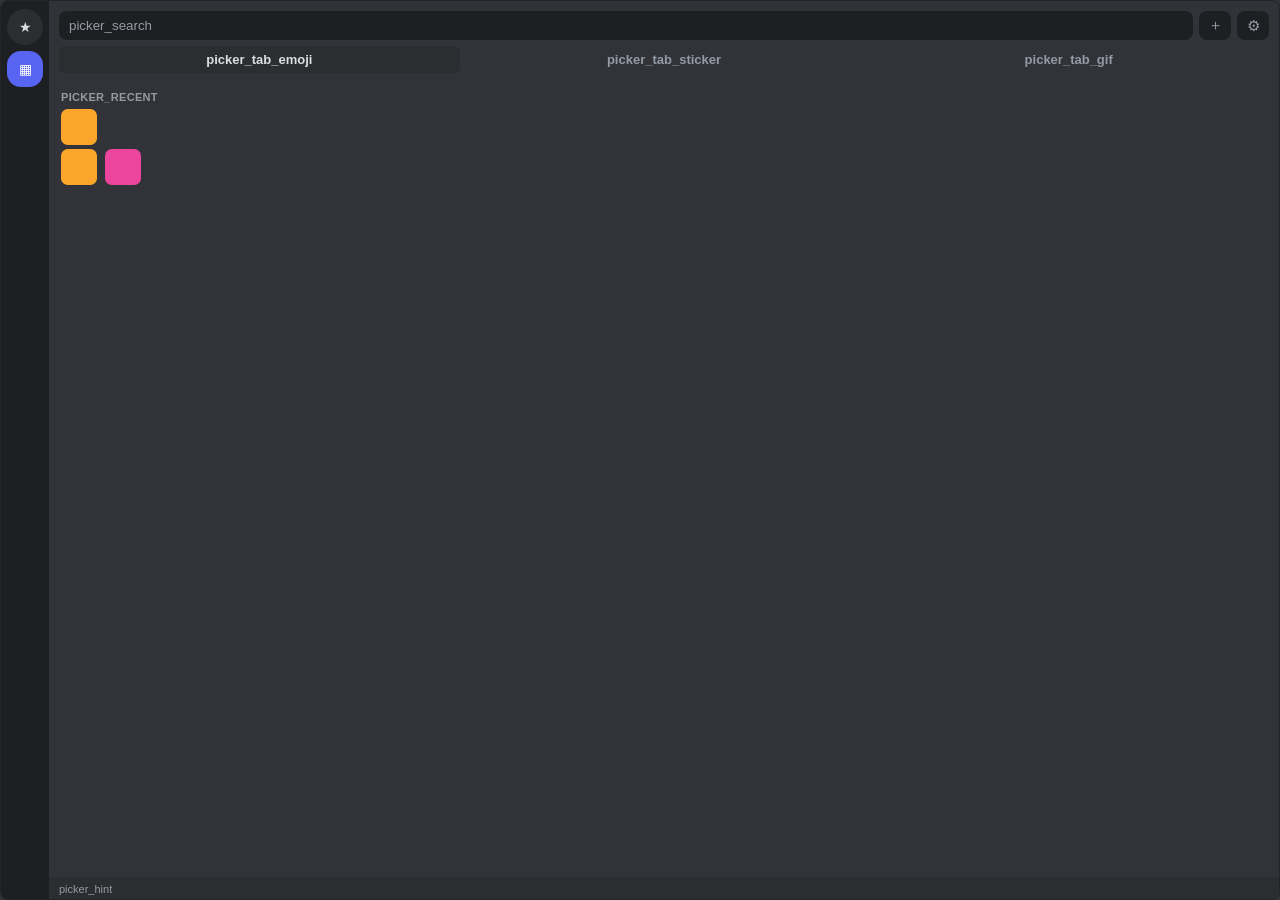
==== notro_app/picker/ui/index.html @ db0e0fd9 "feat: favorites/collections left rail + open library folder (UI, i18n, tray)" ====
<!doctype html>
<html>
<head>
<meta charset="utf-8">
<title>Notro Picker</title>
<link rel="stylesheet" href="app.css">
</head>
<body>
<div id="app">
  <nav id="rail"></nav>
  <div id="main">
    <header>
      <input id="search" type="text" autocomplete="off" spellcheck="false">
      <button id="btn-add" class="iconbtn" title="+">＋</button>
      <button id="btn-settings" class="iconbtn" title="settings">⚙</button>
    </header>
    <nav id="tabs">
      <button class="tab active" data-tab="emoji"></button>
      <button class="tab" data-tab="sticker"></button>
      <button class="tab" data-tab="gif"></button>
    </nav>
    <main id="content"></main>
    <footer id="hint"></footer>
  </div>
</div>

<div id="ctx" class="hidden"></div>

<div id="modal-add" class="modal hidden">
  <div class="modal-box">
    <h3 id="add-title"></h3>
    <input id="add-url" type="text" spellcheck="false">
    <input id="add-name" type="text" spellcheck="false">
    <input id="add-kw" type="text" spellcheck="false">
    <p id="add-note" class="note"></p>
    <p id="add-error" class="error hidden"></p>
    <div class="row">
      <button id="add-submit" class="primary"></button>
      <button id="add-cancel"></button>
    </div>
  </div>
</div>

<div id="modal-settings" class="modal hidden">
  <div class="modal-box">
    <h3 id="st-title"></h3>
    <div id="st-folders"></div>
    <button id="st-openlib" class="wide"></button>
    <div class="row">
      <button id="st-addfolder" class="primary"></button>
      <button id="st-close"></button>
    </div>
  </div>
</div>

<div id="dropzone" class="hidden"></div>
<script src="app.js"></script>
</body>
</html>
---- notro_app/picker/ui/app.css ----
/* 디스코드 다크테마 재현 — 자체 CSS (디스코드 자산 미사용) */
:root {
  --bg: #313338; --panel: #2b2d31; --input: #1e1f22;
  --text: #dbdee1; --muted: #949ba4; --accent: #5865f2;
  --hover: #35373c; --danger: #da373c; --radius: 8px;
}
* { box-sizing: border-box; margin: 0; padding: 0; }
html, body { height: 100%; overflow: hidden; }
body {
  background: var(--bg); color: var(--text);
  font-family: "Segoe UI", "Malgun Gothic", "Noto Sans KR", sans-serif;
  font-size: 14px; user-select: none;
  border: 1px solid #232428; border-radius: 8px;
}
#app { display: flex; height: 100vh; }
#rail {
  width: 48px; flex: 0 0 48px; background: var(--input);
  display: flex; flex-direction: column; align-items: center;
  gap: 6px; padding: 8px 0; overflow-y: auto;
}
#rail button {
  width: 36px; height: 36px; flex: 0 0 36px; border-radius: 50%; border: 0;
  background: var(--panel); color: var(--text); cursor: pointer;
  font-size: 14px; display: flex; align-items: center; justify-content: center;
}
#rail button:hover { background: var(--hover); }
#rail button.active { background: var(--accent); color: #fff; border-radius: 14px; }
#main { flex: 1; min-width: 0; display: flex; flex-direction: column; }

header { display: flex; gap: 6px; padding: 10px 10px 6px; }
#search {
  flex: 1; background: var(--input); border: none; outline: none;
  color: var(--text); padding: 7px 10px; border-radius: var(--radius);
  min-width: 0;
}
#search::placeholder { color: var(--muted); }
.iconbtn {
  width: 32px; background: var(--input); border: none; color: var(--muted);
  border-radius: var(--radius); cursor: pointer; font-size: 15px;
  flex: 0 0 32px;
}
.iconbtn:hover { color: var(--text); background: var(--hover); }

#tabs { display: flex; gap: 4px; padding: 0 10px 6px; }
.tab {
  flex: 1; padding: 6px 0; border: none; cursor: pointer;
  background: transparent; color: var(--muted);
  border-radius: 6px; font-weight: 600; font-family: inherit; font-size: 13px;
}
.tab:hover { background: var(--hover); color: var(--text); }
.tab.active { background: var(--panel); color: var(--text); }

#content { flex: 1; overflow-y: auto; padding: 4px 10px 8px; }
#content h4 {
  color: var(--muted); font-size: 11px; text-transform: uppercase;
  letter-spacing: .3px; margin: 8px 2px 4px;
}
.grid { display: grid; gap: 4px; }
.grid.emoji { grid-template-columns: repeat(auto-fill, 40px); }
.grid.sticker, .grid.gif { grid-template-columns: repeat(auto-fill, 92px); }
.cell {
  border: none; background: transparent; padding: 2px; cursor: pointer;
  border-radius: 6px; position: relative;
}
.grid.emoji .cell { width: 40px; height: 40px; }
.grid.sticker .cell, .grid.gif .cell { width: 92px; height: 92px; }
.cell img {
  width: 100%; height: 100%; object-fit: contain; pointer-events: none;
  content-visibility: auto;
}
.cell:hover { background: var(--hover); transform: scale(1.08); }
/* APNG→GIF 변환 실패 폴백 항목 경고 배지 (스펙 §7) */
.warn-badge {
  position: absolute; top: -2px; right: -2px; z-index: 2;
  min-width: 15px; height: 15px; padding: 0 3px;
  display: flex; align-items: center; justify-content: center;
  background: var(--danger); color: #fff;
  font-size: 10px; font-weight: 700; line-height: 1;
  border-radius: 8px; pointer-events: none;
  box-shadow: 0 0 0 2px var(--bg);
}
.fav-badge {
  position: absolute; top: -2px; left: -2px; z-index: 2;
  font-size: 11px; color: #f0b232; line-height: 1; pointer-events: none;
  text-shadow: 0 0 2px #000;
}
.empty { color: var(--muted); text-align: center; padding: 24px 8px; }

footer {
  padding: 6px 10px; background: var(--panel); color: var(--muted);
  font-size: 11px; border-radius: 0 0 8px 8px; white-space: nowrap;
  overflow: hidden; text-overflow: ellipsis;
}

::-webkit-scrollbar { width: 8px; }
::-webkit-scrollbar-thumb { background: #1e1f22; border-radius: 4px; }
::-webkit-scrollbar-track { background: transparent; }

#ctx {
  position: fixed; z-index: 30; background: #111214; border-radius: 6px;
  padding: 4px; min-width: 150px; box-shadow: 0 6px 16px rgba(0,0,0,.5);
}
#ctx button {
  display: block; width: 100%; text-align: left; border: none;
  background: transparent; color: var(--text); padding: 6px 8px;
  border-radius: 4px; cursor: pointer; font-size: 13px; font-family: inherit;
}
#ctx button:hover { background: var(--accent); color: #fff; }
#ctx button.danger:hover { background: var(--danger); }

.modal {
  position: fixed; inset: 0; z-index: 20; background: rgba(0,0,0,.6);
  display: flex; align-items: center; justify-content: center;
}
.modal-box {
  background: var(--bg); border-radius: var(--radius); padding: 14px;
  width: 360px; max-width: 92vw; display: flex; flex-direction: column; gap: 8px;
}
.modal-box h3 { font-size: 15px; }
.modal-box input {
  background: var(--input); border: none; outline: none; color: var(--text);
  padding: 8px 10px; border-radius: 6px; width: 100%;
}
.note { color: var(--muted); font-size: 11.5px; }
.error { color: #fa777c; font-size: 12px; }
.row { display: flex; gap: 6px; justify-content: flex-end; margin-top: 4px; }
.row button {
  border: none; padding: 7px 14px; border-radius: 6px; cursor: pointer;
  background: var(--hover); color: var(--text); font-family: inherit;
}
.row button.primary { background: var(--accent); color: #fff; }
button.wide {
  width: 100%; border: none; padding: 8px; border-radius: 6px; cursor: pointer;
  background: var(--hover); color: var(--text); font-family: inherit; margin-top: 4px;
}
button.wide:hover { background: var(--accent); color: #fff; }
#st-folders {
  max-height: 180px; overflow-y: auto; display: flex;
  flex-direction: column; gap: 4px;
}
.folder-row {
  display: flex; align-items: center; gap: 6px; background: var(--panel);
  padding: 6px 8px; border-radius: 6px; font-size: 12px;
}
.folder-row.missing { opacity: .45; }
.folder-row span {
  flex: 1; overflow: hidden; text-overflow: ellipsis; white-space: nowrap;
}
.folder-row button {
  border: none; background: transparent; color: var(--muted); cursor: pointer;
}
.folder-row button:hover { color: var(--danger); }
.hidden { display: none !important; }

#dropzone {
  position: fixed; inset: 6px; z-index: 40; border: 2px dashed var(--accent);
  border-radius: 10px; background: rgba(88,101,242,.12);
  display: flex; align-items: center; justify-content: center;
  color: var(--text); font-weight: 600; pointer-events: none;
}
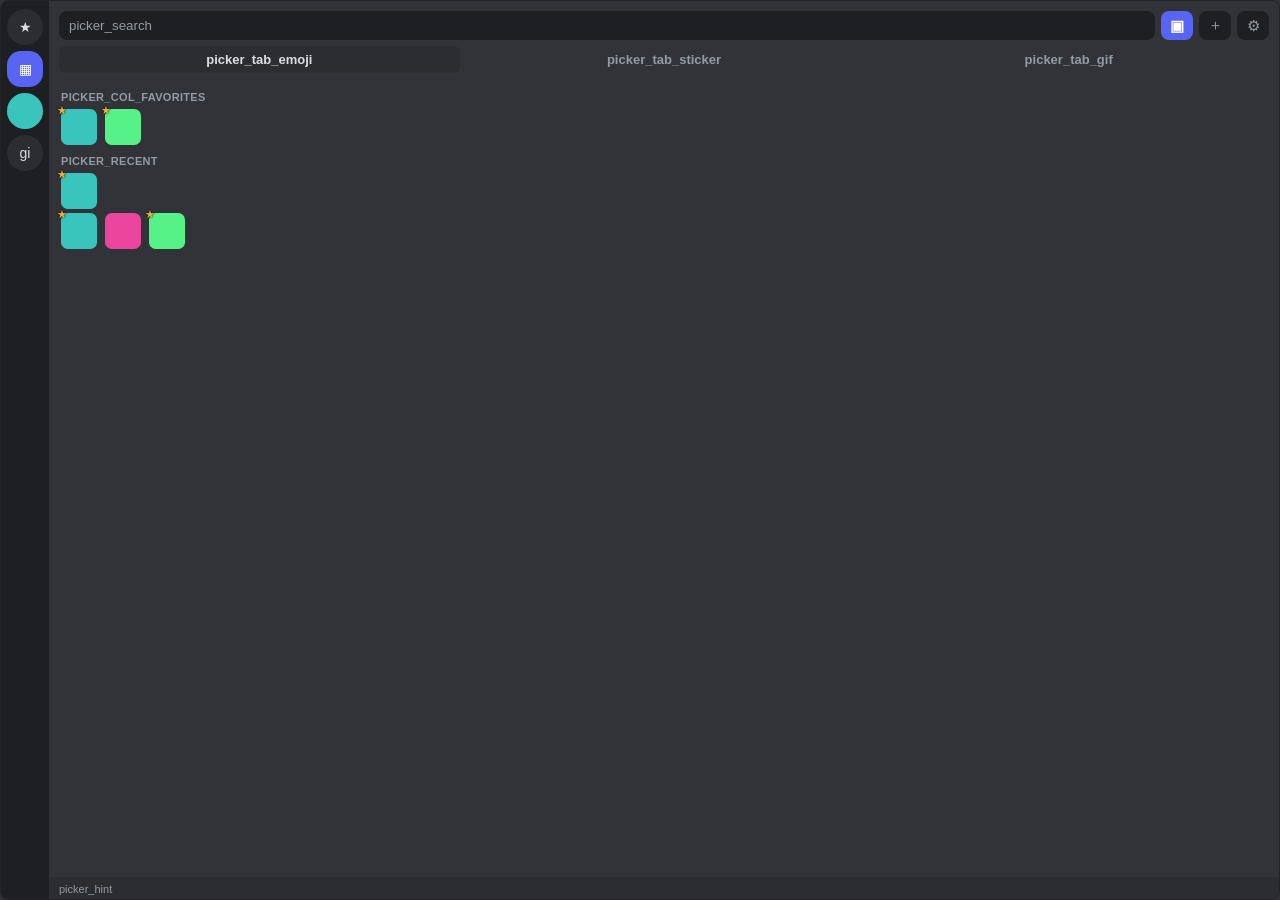
==== commit 28d7c512: "feat(picker): auto-detect asset folders, keep animated emoji animated Three fixes and one convenienc" ====
--- a/notro_app/picker/ui/index.html
+++ b/notro_app/picker/ui/index.html
@@ -11,8 +11,9 @@
   <div id="main">
     <header>
       <input id="search" type="text" autocomplete="off" spellcheck="false">
-      <button id="btn-add" class="iconbtn" title="+">＋</button>
-      <button id="btn-settings" class="iconbtn" title="settings">⚙</button>
+      <button id="btn-capture" class="iconbtn capture" type="button">▣</button>
+      <button id="btn-add" class="iconbtn" type="button" title="+">＋</button>
+      <button id="btn-settings" class="iconbtn" type="button" title="settings">⚙</button>
     </header>
     <nav id="tabs">
       <button class="tab active" data-tab="emoji"></button>
@@ -32,6 +33,9 @@
     <input id="add-url" type="text" spellcheck="false">
     <input id="add-name" type="text" spellcheck="false">
     <input id="add-kw" type="text" spellcheck="false">
+    <label id="add-collection-label" for="add-collection-select"></label>
+    <select id="add-collection-select"></select>
+    <input id="add-collection" type="text" spellcheck="false" autocomplete="off" class="hidden">
     <p id="add-note" class="note"></p>
     <p id="add-error" class="error hidden"></p>
     <div class="row">
@@ -44,6 +48,14 @@
 <div id="modal-settings" class="modal hidden">
   <div class="modal-box">
     <h3 id="st-title"></h3>
+    <div class="setting-row">
+      <div class="setting-copy">
+        <label id="st-auto-capture-label" for="st-auto-capture"></label>
+        <p id="st-auto-capture-note" class="note"></p>
+      </div>
+      <input id="st-auto-capture" type="checkbox">
+    </div>
+    <h4 id="st-folders-subtitle"></h4>
     <div id="st-folders"></div>
     <button id="st-openlib" class="wide"></button>
     <div class="row">
--- a/notro_app/picker/ui/app.css
+++ b/notro_app/picker/ui/app.css
@@ -3,6 +3,8 @@
   --bg: #313338; --panel: #2b2d31; --input: #1e1f22;
   --text: #dbdee1; --muted: #949ba4; --accent: #5865f2;
   --hover: #35373c; --danger: #da373c; --radius: 8px;
+  /* select 드롭다운·스크롤바 등 브라우저가 직접 그리는 UI도 다크로 */
+  color-scheme: dark;
 }
 * { box-sizing: border-box; margin: 0; padding: 0; }
 html, body { height: 100%; overflow: hidden; }
@@ -22,6 +24,10 @@
   width: 36px; height: 36px; flex: 0 0 36px; border-radius: 50%; border: 0;
   background: var(--panel); color: var(--text); cursor: pointer;
   font-size: 14px; display: flex; align-items: center; justify-content: center;
+  overflow: hidden;
+}
+#rail button img {
+  width: 100%; height: 100%; object-fit: cover; pointer-events: none;
 }
 #rail button:hover { background: var(--hover); }
 #rail button.active { background: var(--accent); color: #fff; border-radius: 14px; }
@@ -40,6 +46,11 @@
   flex: 0 0 32px;
 }
 .iconbtn:hover { color: var(--text); background: var(--hover); }
+.iconbtn.capture { color: #fff; background: var(--accent); font-weight: 700; }
+.iconbtn.capture:hover { filter: brightness(1.08); }
+.iconbtn:focus-visible, button:focus-visible, input:focus-visible {
+  outline: 2px solid #fff; outline-offset: 1px;
+}
 
 #tabs { display: flex; gap: 4px; padding: 0 10px 6px; }
 .tab {
@@ -117,11 +128,35 @@
   width: 360px; max-width: 92vw; display: flex; flex-direction: column; gap: 8px;
 }
 .modal-box h3 { font-size: 15px; }
-.modal-box input {
+.modal-box h4 {
+  color: var(--muted); font-size: 11px; text-transform: uppercase;
+  letter-spacing: .3px; margin-top: 5px;
+}
+.modal-box input, .modal-box select {
   background: var(--input); border: none; outline: none; color: var(--text);
   padding: 8px 10px; border-radius: 6px; width: 100%;
 }
+#add-collection-label {
+  color: var(--muted); font-size: 11px; text-transform: uppercase;
+  letter-spacing: .3px; margin-top: 5px;
+}
+/* 목록임을 알 수 있게 직접 그린 화살표 (외부 자산 없이 인라인 SVG) */
+#add-collection-select {
+  appearance: none; cursor: pointer; padding-right: 30px;
+  background-image: url("data:image/svg+xml;charset=utf-8,%3Csvg xmlns='http://www.w3.org/2000/svg' width='12' height='8'%3E%3Cpath d='M1 1.5 6 6.5 11 1.5' fill='none' stroke='%23949ba4' stroke-width='1.6' stroke-linecap='round' stroke-linejoin='round'/%3E%3C/svg%3E");
+  background-repeat: no-repeat;
+  background-position: right 11px center;
+}
+#add-collection-select option { background: var(--panel); color: var(--text); }
 .note { color: var(--muted); font-size: 11.5px; }
+.setting-row {
+  display: flex; align-items: center; gap: 12px; padding: 9px 10px;
+  background: var(--panel); border-radius: 6px;
+}
+.setting-copy { flex: 1; min-width: 0; }
+.setting-copy label { display: block; font-size: 12px; font-weight: 600; }
+.setting-copy .note { margin-top: 3px; }
+#st-auto-capture { width: 18px; height: 18px; flex: 0 0 18px; accent-color: var(--accent); }
 .error { color: #fa777c; font-size: 12px; }
 .row { display: flex; gap: 6px; justify-content: flex-end; margin-top: 4px; }
 .row button {
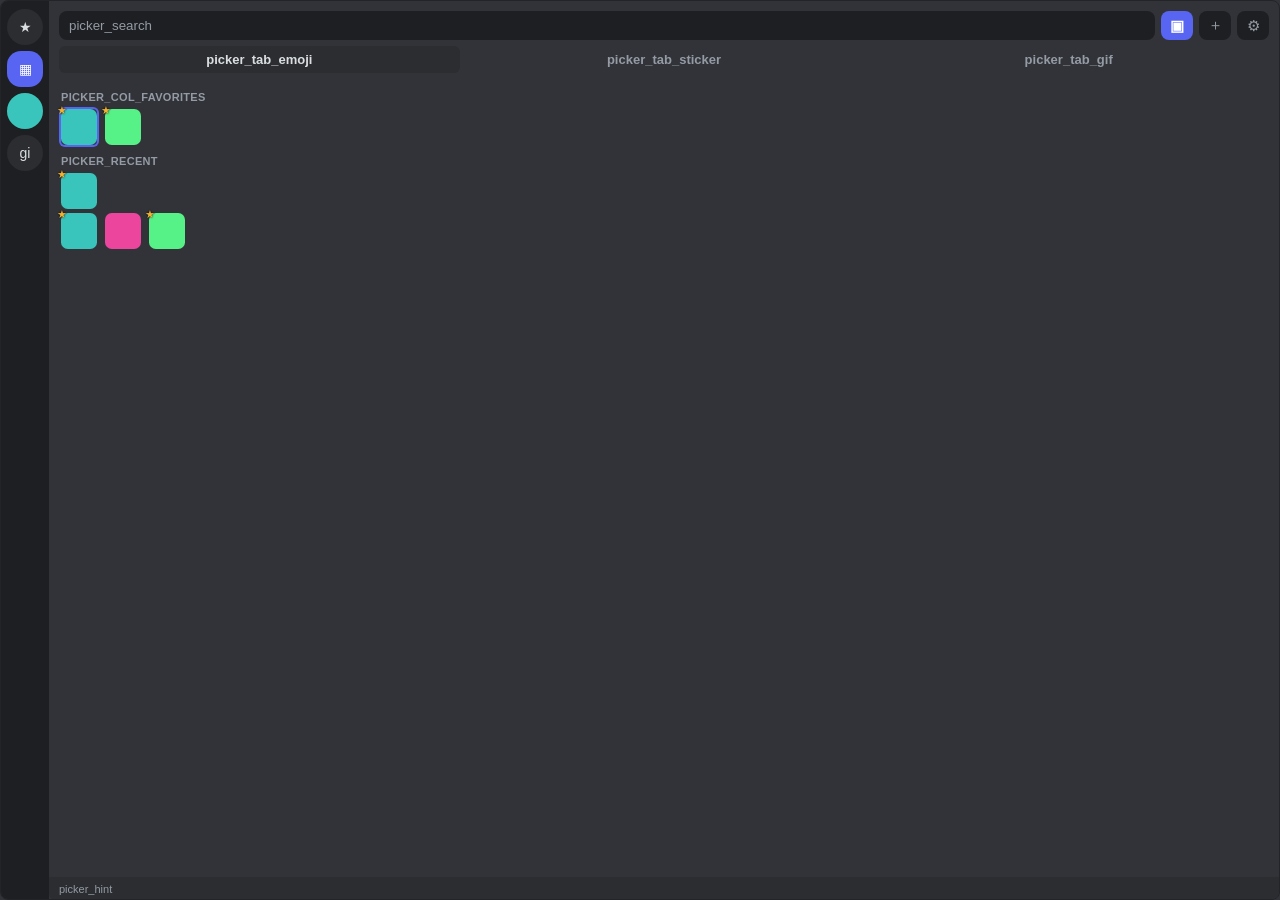
==== commit f784a2a7: "feat(picker): normalize paste size, add choseong search and keyboard nav Discord draws an image atta" ====
--- a/notro_app/picker/ui/index.html
+++ b/notro_app/picker/ui/index.html
@@ -55,6 +55,9 @@
       </div>
       <input id="st-auto-capture" type="checkbox">
     </div>
+    <h4 id="st-size-subtitle"></h4>
+    <p id="st-size-note" class="note"></p>
+    <div id="st-sizes"></div>
     <h4 id="st-folders-subtitle"></h4>
     <div id="st-folders"></div>
     <button id="st-openlib" class="wide"></button>
--- a/notro_app/picker/ui/app.css
+++ b/notro_app/picker/ui/app.css
@@ -80,6 +80,8 @@
   content-visibility: auto;
 }
 .cell:hover { background: var(--hover); transform: scale(1.08); }
+/* 방향키 커서 — 마우스 hover와 구분되게 테두리로 표시한다 */
+.cell.cursor { background: var(--hover); box-shadow: inset 0 0 0 2px var(--accent); }
 /* APNG→GIF 변환 실패 폴백 항목 경고 배지 (스펙 §7) */
 .warn-badge {
   position: absolute; top: -2px; right: -2px; z-index: 2;
@@ -157,6 +159,13 @@
 .setting-copy label { display: block; font-size: 12px; font-weight: 600; }
 .setting-copy .note { margin-top: 3px; }
 #st-auto-capture { width: 18px; height: 18px; flex: 0 0 18px; accent-color: var(--accent); }
+#st-sizes { display: flex; flex-direction: column; gap: 4px; }
+.size-row {
+  display: flex; align-items: center; gap: 10px; background: var(--panel);
+  padding: 6px 10px; border-radius: 6px;
+}
+.size-row label { flex: 1; min-width: 0; font-size: 12px; font-weight: 600; }
+.size-row select { width: auto; flex: 0 0 108px; padding: 5px 8px; cursor: pointer; }
 .error { color: #fa777c; font-size: 12px; }
 .row { display: flex; gap: 6px; justify-content: flex-end; margin-top: 4px; }
 .row button {
